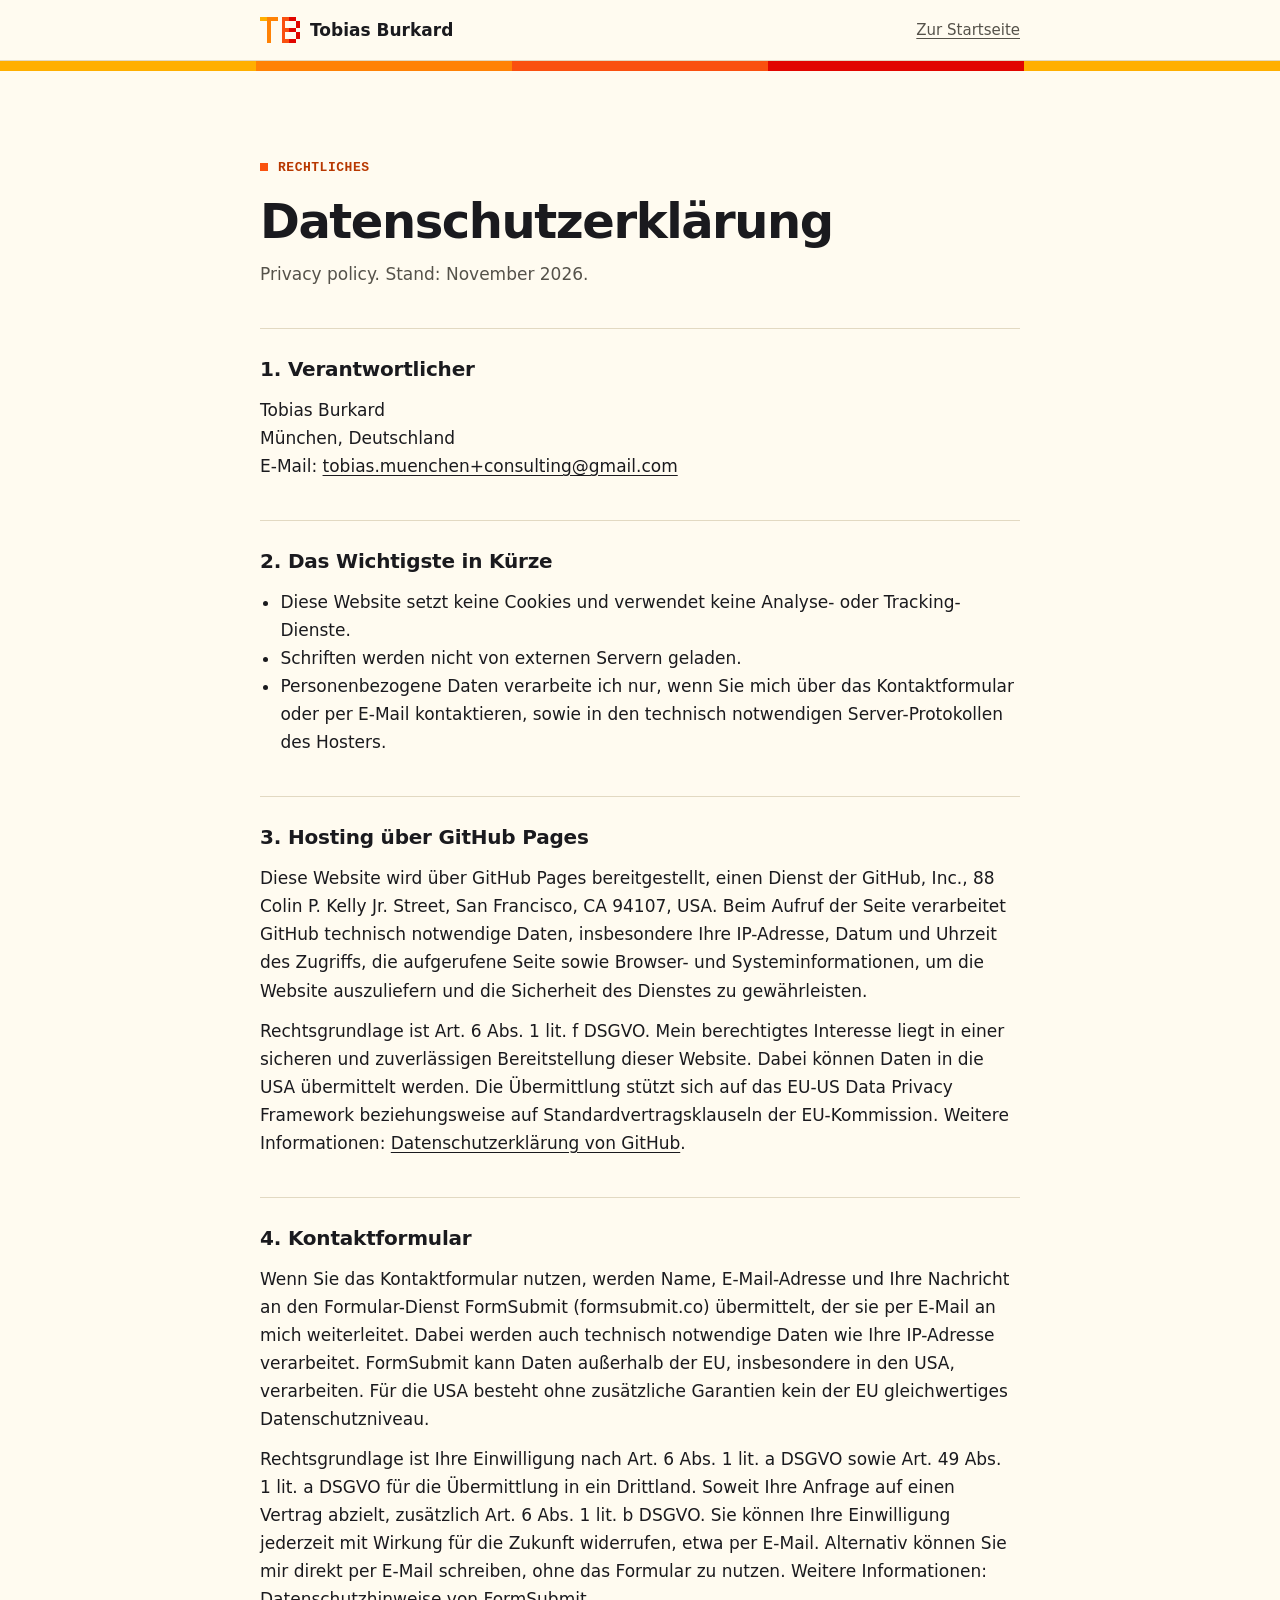
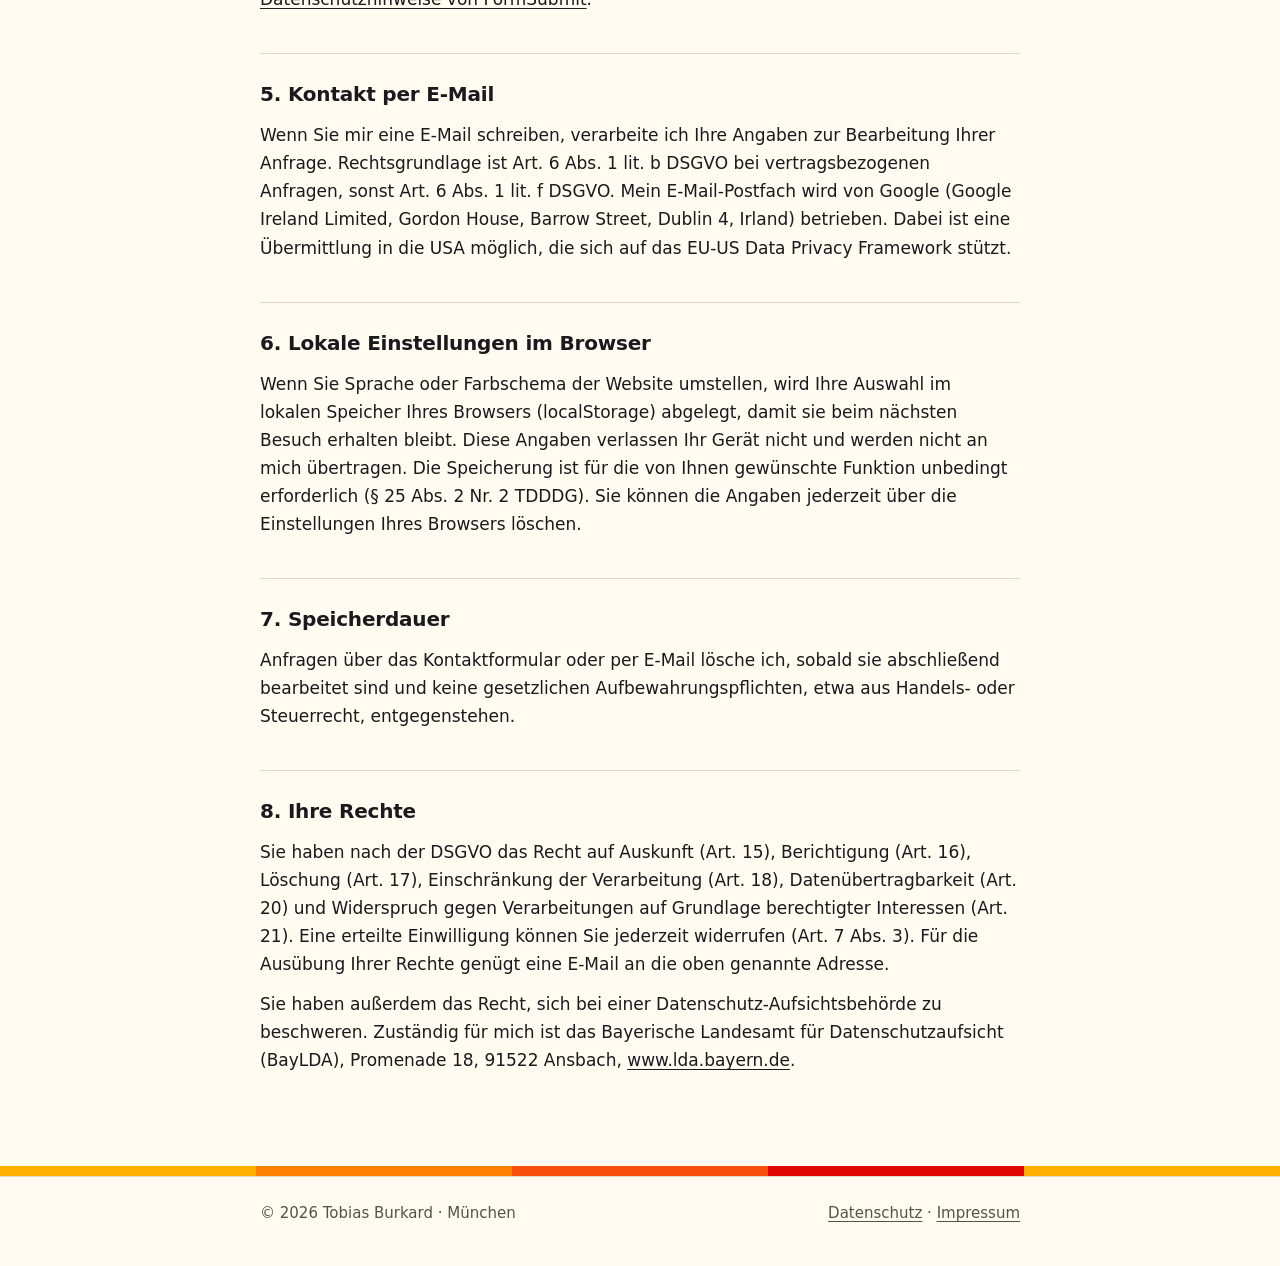
==== datenschutz.html @ 36186f26 "Impressum und Datenschutzerklärung ergänzen, Footer-Links umstellen Co-Authored-By: Claude Opus 5.5 " ====
<!doctype html>
<html lang="de">
<head>
<meta charset="utf-8">
<meta name="viewport" content="width=device-width, initial-scale=1">
<title>Datenschutz · Tobias Burkard</title>
<meta name="robots" content="noindex">
<meta name="color-scheme" content="light dark">
<link rel="icon" href="logo.svg" type="image/svg+xml">
<script>try { var t = localStorage.getItem("theme"); if (t === "light" || t === "dark") document.documentElement.setAttribute("data-theme", t); } catch (e) {}</script>
<link rel="stylesheet" href="legal.css">
</head>
<body>
<header>
  <div class="wrap">
    <a class="brand" href="./"><img src="logo.svg" alt="" width="40" height="40">Tobias Burkard</a>
    <a class="back" href="./">Zur Startseite</a>
  </div>
</header>
<div class="stripe" aria-hidden="true"></div>

<main class="wrap">
  <span class="label">RECHTLICHES</span>
  <h1>Datenschutzerklärung</h1>
  <p class="muted">Privacy policy. Stand: November 2026.</p>

  <h2>1. Verantwortlicher</h2>
  <address>
    Tobias Burkard<br>
    München, Deutschland<br>
    E-Mail: <a href="mailto:tobias.muenchen+consulting@gmail.com">tobias.muenchen+consulting@gmail.com</a>
  </address>

  <h2>2. Das Wichtigste in Kürze</h2>
  <ul>
    <li>Diese Website setzt keine Cookies und verwendet keine Analyse- oder Tracking-Dienste.</li>
    <li>Schriften werden nicht von externen Servern geladen.</li>
    <li>Personenbezogene Daten verarbeite ich nur, wenn Sie mich über das Kontaktformular oder per E-Mail kontaktieren, sowie in den technisch notwendigen Server-Protokollen des Hosters.</li>
  </ul>

  <h2>3. Hosting über GitHub Pages</h2>
  <p>Diese Website wird über GitHub Pages bereitgestellt, einen Dienst der GitHub, Inc., 88 Colin P. Kelly Jr. Street, San Francisco, CA 94107, USA. Beim Aufruf der Seite verarbeitet GitHub technisch notwendige Daten, insbesondere Ihre IP-Adresse, Datum und Uhrzeit des Zugriffs, die aufgerufene Seite sowie Browser- und Systeminformationen, um die Website auszuliefern und die Sicherheit des Dienstes zu gewährleisten.</p>
  <p>Rechtsgrundlage ist Art. 6 Abs. 1 lit. f DSGVO. Mein berechtigtes Interesse liegt in einer sicheren und zuverlässigen Bereitstellung dieser Website. Dabei können Daten in die USA übermittelt werden. Die Übermittlung stützt sich auf das EU-US Data Privacy Framework beziehungsweise auf Standardvertragsklauseln der EU-Kommission. Weitere Informationen: <a href="https://docs.github.com/de/site-policy/privacy-policies/github-general-privacy-statement" rel="noopener">Datenschutzerklärung von GitHub</a>.</p>

  <h2>4. Kontaktformular</h2>
  <p>Wenn Sie das Kontaktformular nutzen, werden Name, E-Mail-Adresse und Ihre Nachricht an den Formular-Dienst FormSubmit (formsubmit.co) übermittelt, der sie per E-Mail an mich weiterleitet. Dabei werden auch technisch notwendige Daten wie Ihre IP-Adresse verarbeitet. FormSubmit kann Daten außerhalb der EU, insbesondere in den USA, verarbeiten. Für die USA besteht ohne zusätzliche Garantien kein der EU gleichwertiges Datenschutzniveau.</p>
  <p>Rechtsgrundlage ist Ihre Einwilligung nach Art. 6 Abs. 1 lit. a DSGVO sowie Art. 49 Abs. 1 lit. a DSGVO für die Übermittlung in ein Drittland. Soweit Ihre Anfrage auf einen Vertrag abzielt, zusätzlich Art. 6 Abs. 1 lit. b DSGVO. Sie können Ihre Einwilligung jederzeit mit Wirkung für die Zukunft widerrufen, etwa per E-Mail. Alternativ können Sie mir direkt per E-Mail schreiben, ohne das Formular zu nutzen. Weitere Informationen: <a href="https://formsubmit.co/privacy.pdf" rel="noopener">Datenschutzhinweise von FormSubmit</a>.</p>

  <h2>5. Kontakt per E-Mail</h2>
  <p>Wenn Sie mir eine E-Mail schreiben, verarbeite ich Ihre Angaben zur Bearbeitung Ihrer Anfrage. Rechtsgrundlage ist Art. 6 Abs. 1 lit. b DSGVO bei vertragsbezogenen Anfragen, sonst Art. 6 Abs. 1 lit. f DSGVO. Mein E-Mail-Postfach wird von Google (Google Ireland Limited, Gordon House, Barrow Street, Dublin 4, Irland) betrieben. Dabei ist eine Übermittlung in die USA möglich, die sich auf das EU-US Data Privacy Framework stützt.</p>

  <h2>6. Lokale Einstellungen im Browser</h2>
  <p>Wenn Sie Sprache oder Farbschema der Website umstellen, wird Ihre Auswahl im lokalen Speicher Ihres Browsers (localStorage) abgelegt, damit sie beim nächsten Besuch erhalten bleibt. Diese Angaben verlassen Ihr Gerät nicht und werden nicht an mich übertragen. Die Speicherung ist für die von Ihnen gewünschte Funktion unbedingt erforderlich (§ 25 Abs. 2 Nr. 2 TDDDG). Sie können die Angaben jederzeit über die Einstellungen Ihres Browsers löschen.</p>

  <h2>7. Speicherdauer</h2>
  <p>Anfragen über das Kontaktformular oder per E-Mail lösche ich, sobald sie abschließend bearbeitet sind und keine gesetzlichen Aufbewahrungspflichten, etwa aus Handels- oder Steuerrecht, entgegenstehen.</p>

  <h2>8. Ihre Rechte</h2>
  <p>Sie haben nach der DSGVO das Recht auf Auskunft (Art. 15), Berichtigung (Art. 16), Löschung (Art. 17), Einschränkung der Verarbeitung (Art. 18), Datenübertragbarkeit (Art. 20) und Widerspruch gegen Verarbeitungen auf Grundlage berechtigter Interessen (Art. 21). Eine erteilte Einwilligung können Sie jederzeit widerrufen (Art. 7 Abs. 3). Für die Ausübung Ihrer Rechte genügt eine E-Mail an die oben genannte Adresse.</p>
  <p>Sie haben außerdem das Recht, sich bei einer Datenschutz-Aufsichtsbehörde zu beschweren. Zuständig für mich ist das Bayerische Landesamt für Datenschutzaufsicht (BayLDA), Promenade 18, 91522 Ansbach, <a href="https://www.lda.bayern.de" rel="noopener">www.lda.bayern.de</a>.</p>
</main>

<div class="stripe" aria-hidden="true"></div>
<footer>
  <div class="wrap">
    <span>© 2026 Tobias Burkard · München</span>
    <span><a href="datenschutz.html" aria-current="page">Datenschutz</a> · <a href="impressum.html">Impressum</a></span>
  </div>
</footer>
</body>
</html>
---- legal.css ----
:root {
  --bg: #fffbf0; --bg-alt: #fff3d9; --ink: #1a1a1e; --muted: #55524a; --line: #e2d9c2;
  --accent: #fa520f; --accent-text: #b83800; --todo: #ffe1a8;
  --font: Inter, "Segoe UI Variable Text", "Segoe UI", system-ui, -apple-system, "Helvetica Neue", Arial, sans-serif;
  --mono: ui-monospace, "Cascadia Code", "SF Mono", Consolas, monospace;
  color-scheme: light;
}
@media (prefers-color-scheme: dark) {
  :root:not([data-theme="light"]) {
    --bg: #101013; --bg-alt: #17171b; --ink: #fafaf4; --muted: #a9a9a2; --line: #2b2b31;
    --accent-text: #ff7d45; --todo: #4a2a12; color-scheme: dark;
  }
}
:root[data-theme="dark"] {
  --bg: #101013; --bg-alt: #17171b; --ink: #fafaf4; --muted: #a9a9a2; --line: #2b2b31;
  --accent-text: #ff7d45; --todo: #4a2a12; color-scheme: dark;
}
* { box-sizing: border-box; }
body { margin: 0; background: var(--bg); color: var(--ink); font: 400 1.0625rem/1.65 var(--font); -webkit-font-smoothing: antialiased; }
a { color: inherit; text-underline-offset: 3px; }
a:hover { color: var(--accent-text); }
:focus-visible { outline: 2px solid var(--accent); outline-offset: 3px; }
.wrap { width: min(760px, 100% - 32px); margin-inline: auto; }
header { border-bottom: 1px solid var(--line); }
header .wrap { display: flex; align-items: center; justify-content: space-between; height: 60px; gap: 12px; }
.brand { display: inline-flex; align-items: center; gap: 10px; font-weight: 650; text-decoration: none; }
.brand img { width: 40px; height: 40px; }
.back { font-size: .9375rem; color: var(--muted); }
.stripe { height: 10px; background: linear-gradient(90deg, #ffaf00 0 20%, #ff8205 20% 40%, #fa500f 40% 60%, #e10500 60% 80%, #ffaf00 80% 100%); }
main { padding: clamp(40px, 7vw, 80px) 0; }
.label { font: 600 .8125rem/1 var(--mono); color: var(--accent-text); letter-spacing: .04em; display: inline-flex; align-items: center; gap: 10px; }
.label::before { content: ""; width: 8px; height: 8px; background: var(--accent); }
h1 { font-size: clamp(2rem, 5vw, 3rem); font-weight: 600; letter-spacing: -0.03em; line-height: 1.1; margin: 16px 0 12px; }
h2 { font-size: 1.25rem; font-weight: 650; letter-spacing: -0.01em; margin: 40px 0 10px; padding-top: 24px; border-top: 1px solid var(--line); }
h3 { font-size: 1.0625rem; margin: 24px 0 6px; }
p, ul { margin: 0 0 12px; max-width: 70ch; }
ul { padding-left: 1.2em; }
.muted { color: var(--muted); }
address { font-style: normal; }
mark.todo { background: var(--todo); color: var(--ink); padding: 0 4px; }
footer { border-top: 1px solid var(--line); padding: 24px 0 40px; color: var(--muted); font-size: .9375rem; }
footer .wrap { display: flex; flex-wrap: wrap; justify-content: space-between; gap: 12px; }
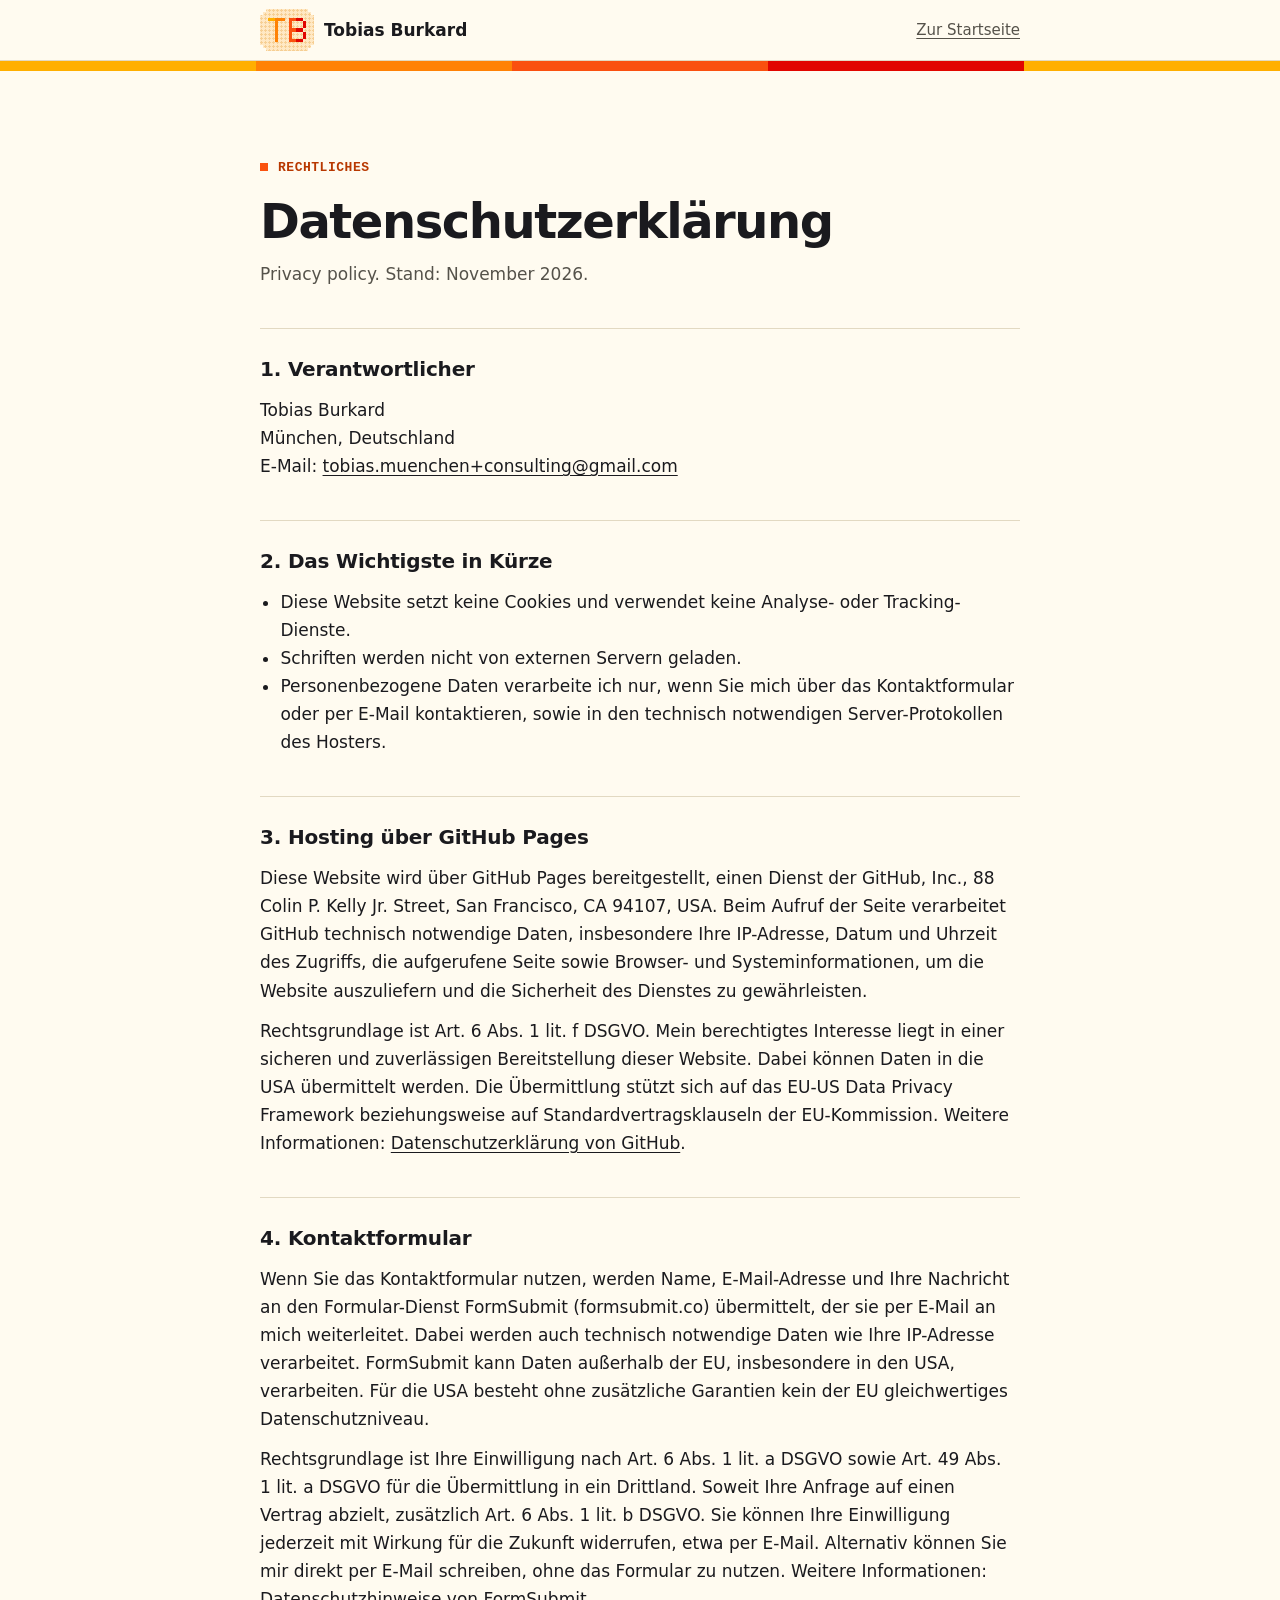
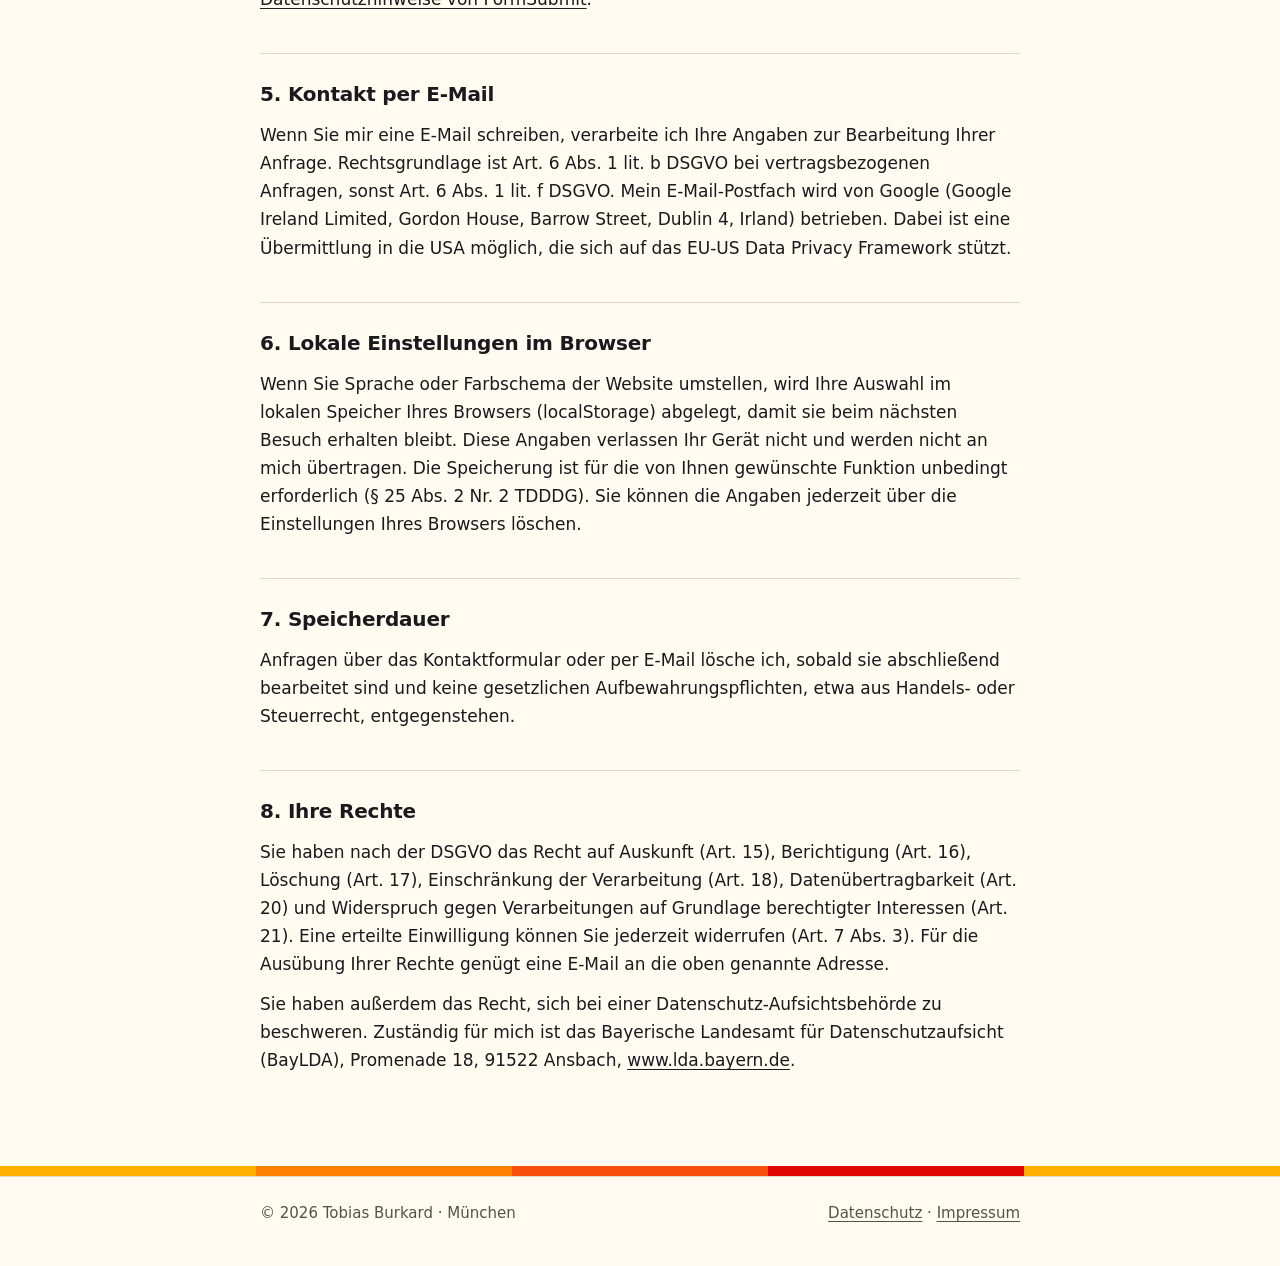
==== commit aa77324b: "Helle Pixel-Kachel hinter dem TB-Logo Co-Authored-By: Claude Opus 5.5 <noreply@anthropic.com>" ====
--- a/datenschutz.html
+++ b/datenschutz.html
@@ -13,7 +13,7 @@
 <body>
 <header>
   <div class="wrap">
-    <a class="brand" href="./"><img src="logo.svg" alt="" width="40" height="40">Tobias Burkard</a>
+    <a class="brand" href="./"><span class="ltile"><img src="logo.svg" alt="" width="38" height="38"></span>Tobias Burkard</a>
     <a class="back" href="./">Zur Startseite</a>
   </div>
 </header>
--- a/legal.css
+++ b/legal.css
@@ -24,7 +24,12 @@
 header { border-bottom: 1px solid var(--line); }
 header .wrap { display: flex; align-items: center; justify-content: space-between; height: 60px; gap: 12px; }
 .brand { display: inline-flex; align-items: center; gap: 10px; font-weight: 650; text-decoration: none; }
-.brand img { width: 40px; height: 40px; }
+.brand img { width: 38px; height: 38px; }
+.ltile { --lt: #ffe8c4; --ld: #f6cf94; display: inline-grid; place-items: center; width: 54px; height: 42px; flex: none;
+  background: radial-gradient(circle at 1.5px 1.5px, var(--ld) 1px, transparent 1.3px) 0 0 / 4px 4px, var(--lt);
+  clip-path: polygon(6px 0, calc(100% - 6px) 0, calc(100% - 6px) 3px, calc(100% - 3px) 3px, calc(100% - 3px) 6px, 100% 6px, 100% calc(100% - 6px), calc(100% - 3px) calc(100% - 6px), calc(100% - 3px) calc(100% - 3px), calc(100% - 6px) calc(100% - 3px), calc(100% - 6px) 100%, 6px 100%, 6px calc(100% - 3px), 3px calc(100% - 3px), 3px calc(100% - 6px), 0 calc(100% - 6px), 0 6px, 3px 6px, 3px 3px, 6px 3px); }
+@media (prefers-color-scheme: dark) { :root:not([data-theme="light"]) .ltile { --lt: #fff3d9; --ld: #f3dcae; } }
+:root[data-theme="dark"] .ltile { --lt: #fff3d9; --ld: #f3dcae; }
 .back { font-size: .9375rem; color: var(--muted); }
 .stripe { height: 10px; background: linear-gradient(90deg, #ffaf00 0 20%, #ff8205 20% 40%, #fa500f 40% 60%, #e10500 60% 80%, #ffaf00 80% 100%); }
 main { padding: clamp(40px, 7vw, 80px) 0; }
